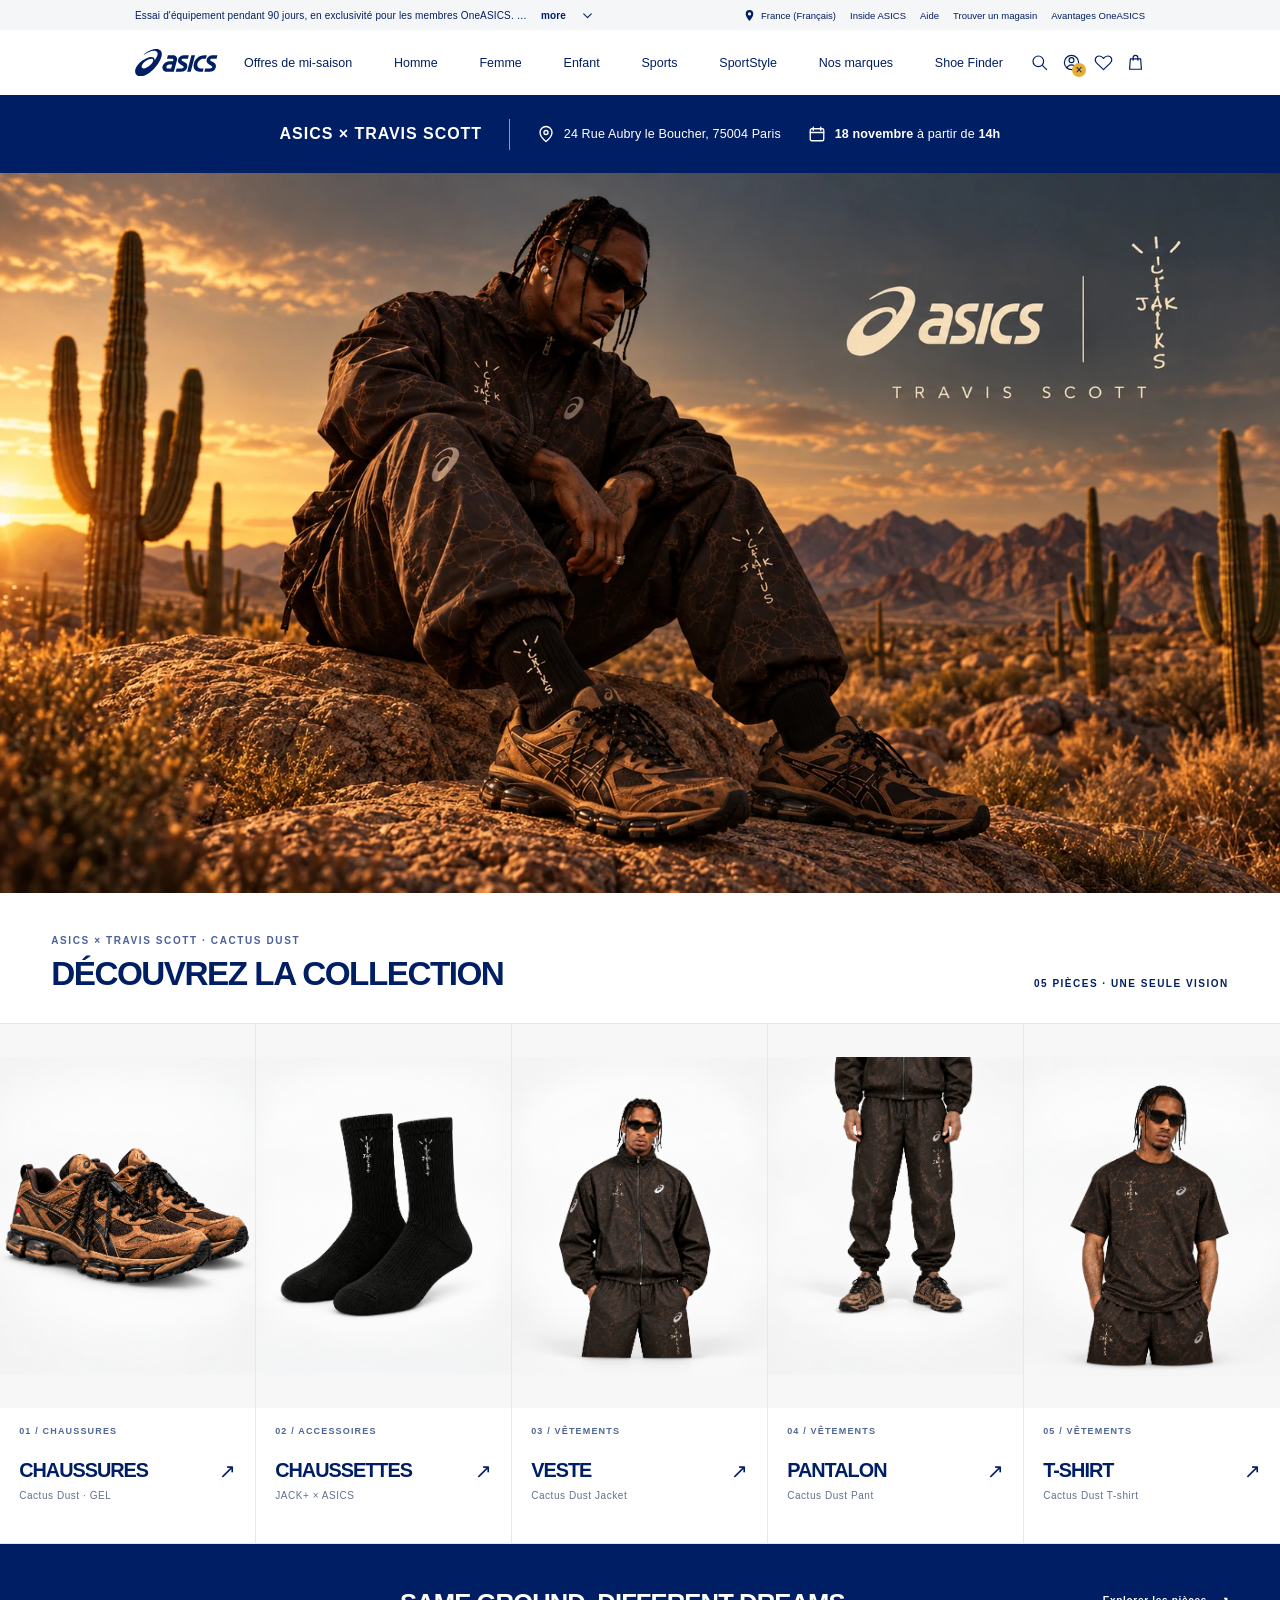
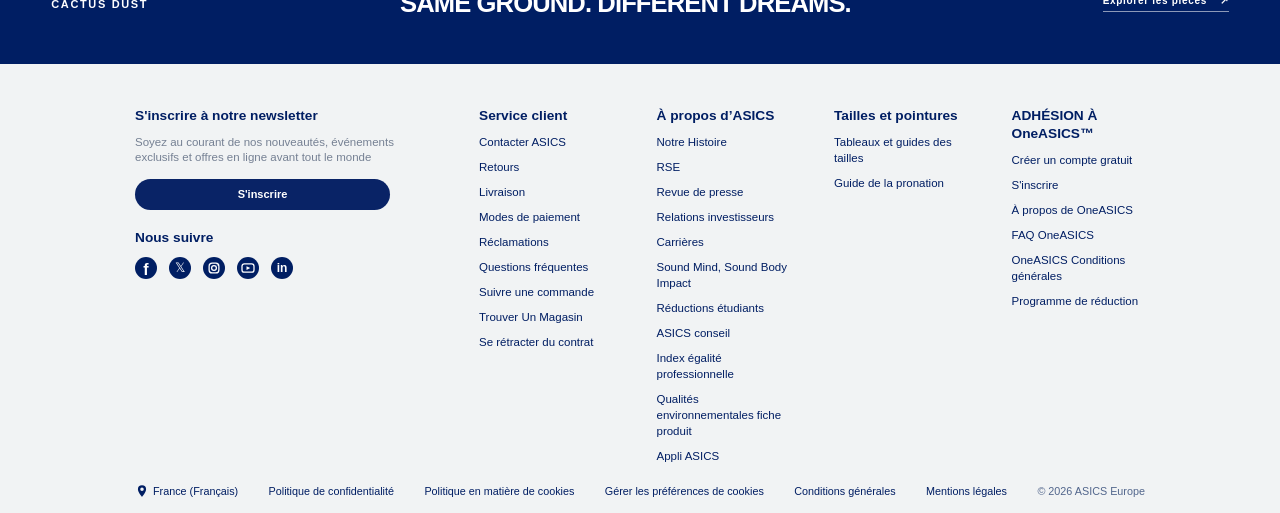
==== index.html @ 666a6834 "mise en ligne du site Asics X Travis Scott" ====
<!DOCTYPE html>
<html lang="fr">
<head>
  <meta charset="UTF-8">
  <meta name="viewport" content="width=device-width, initial-scale=1.0">
  <meta name="color-scheme" content="light">
  <meta name="description" content="ASICS × Travis Scott — Cactus Dust. Découvrez les cinq pièces de la collection capsule.">
  <title>Collection Cactus Dust | ASICS × Travis Scott</title>
  <link rel="stylesheet" href="index.css">
  <link rel="preload" href="campagne-desert.webp" as="image" type="image/webp">
</head>
<body id="haut">

  <!-- Barre d'informations superieure : volontairement non cliquable -->
  <div class="utility-bar">
    <div class="page-width utility-inner">
      <div class="utility-offer">
        <span class="utility-offer-text">Essai d'équipement pendant 90 jours, en exclusivité pour les membres OneASICS. G...</span>
        <strong>more</strong>
        <svg width="13" height="13" viewBox="0 0 24 24" fill="none" aria-hidden="true"><path d="m5 9 7 7 7-7" stroke="currentColor" stroke-width="2" stroke-linecap="round" stroke-linejoin="round"/></svg>
      </div>
      <div class="utility-right">
        <span class="utility-country">
          <svg viewBox="0 0 24 24" width="13" height="13" aria-hidden="true"><path fill="currentColor" d="M12 2a7 7 0 0 0-7 7c0 5 7 13 7 13s7-8 7-13a7 7 0 0 0-7-7Zm0 10a3 3 0 1 1 0-6 3 3 0 0 1 0 6Z"/></svg>
          France (Français)
        </span>
        <span>Inside ASICS</span>
        <span>Aide</span>
        <span>Trouver un magasin</span>
        <span>Avantages OneASICS</span>
      </div>
    </div>
  </div>

  <!-- Le logo est le SEUL lien actif de cette page -->
  <header class="site-header">
    <div class="page-width header-inner">
      <a href="index.html" class="brand-logo" aria-label="ASICS - Retour a l'accueil">
        <svg xmlns="http://www.w3.org/2000/svg" width="97" height="32" fill="none" viewBox="0 0 97 32" class="asics-logo" aria-hidden="true"><path fill="#001E63" d="M10.103 22.696c-1.827 0-2.704-1.404-2.247-3.029.946-3.365 7.03-8.353 11.172-8.353 3.025 0 2.795 2.702 1.025 5.007l-.982 1.085c-3.511 3.447-6.77 5.29-8.968 5.29M24.918 0C19.627.003 13.8 3.237 10.144 6.3l.288.419C16.11 2.74 23.99.152 26.164 4.033c1.146 2.048-.801 6.183-3.542 9.451.657-1.444.223-4.214-3.6-4.214C12.664 9.27.155 17.69.155 26.3.154 29.75 2.546 32 6.49 32c10.555 0 24.875-17.297 24.875-25.986C31.365 2.946 29.599 0 24.918 0M38.508 22.694c-.614 0-1.125-.215-1.444-.605-.335-.41-.434-.992-.274-1.592.35-1.304 1.754-2.325 3.198-2.325h3.397l-1.212 4.522zm9.767-13.562c-.974-1.194-2.546-1.728-3.672-1.728h-6.175L37.38 11.31h5.822l.559.06c.005 0 .536.06.827.46.242.33.276.824.103 1.469l-.276 1.029H40.75c-3.159 0-7.56 2.264-8.54 5.922-.489 1.824-.06 3.404.888 4.566.941 1.152 2.715 1.787 4.633 1.787h3.396v.001h4.318l3.517-13.12c.584-2.185-.05-3.572-.685-4.35M90.686 7.403c-1.67 0-3.222.494-4.485 1.429-1.275.944-1.978 2.078-2.397 3.64-.907 3.39 1.756 5.025 3.898 6.184 1.535.83 2.86 1.548 2.576 2.61-.205.763-.537 1.429-2.425 1.429h-5.766l-1.047 3.907h6.381c1.713 0 3.291-.356 4.564-1.331 1.275-.982 1.995-2.347 2.441-4.013.425-1.586.137-3.099-.883-4.232-.85-.945-2.075-1.606-3.155-2.189-1.381-.743-2.682-1.444-2.455-2.296.14-.513.651-1.231 1.766-1.231h5.605l1.05-3.907zM57.226 7.403c-1.671 0-3.223.494-4.485 1.429-1.276.944-1.977 2.078-2.398 3.64-.908 3.39 1.757 5.025 3.898 6.184 1.535.83 2.86 1.548 2.576 2.61-.205.763-.537 1.429-2.426 1.429h-5.765l-1.048 3.907h6.38c1.716 0 3.293-.356 4.565-1.331 1.275-.982 1.994-2.347 2.44-4.013.426-1.586.137-3.099-.881-4.232-.852-.945-2.077-1.606-3.157-2.189-1.38-.743-2.682-1.444-2.453-2.296.136-.513.651-1.231 1.765-1.231h5.605l1.05-3.907zM65.934 7.403l-5.005 19.2h4.226l5.004-19.2zM81.409 7.403c-7.445.026-11.34 4.982-12.577 9.6-1.467 5.473 1.45 9.6 6.78 9.6h3.575l1.047-3.908h-3.572c-1.997 0-4.74-1.57-3.636-5.692.88-3.277 4.074-5.693 7.584-5.693h2.266l1.05-3.907z"/></svg>
      </a>

      <nav class="main-navigation" aria-label="Rubriques du site (presentation uniquement)">
        <span>Offres de mi-saison</span>
        <span>Homme</span>
        <span>Femme</span>
        <span>Enfant</span>
        <span>Sports</span>
        <span>SportStyle</span>
        <span>Nos marques</span>
        <span>Shoe Finder</span>
      </nav>

      <div class="header-icons" aria-hidden="true">
        <span class="header-icon"><svg viewBox="0 0 24 24" fill="none"><circle cx="10.5" cy="10.5" r="6.7"/><path d="m16 16 5 5"/></svg></span>
        <span class="header-icon member-icon"><svg viewBox="0 0 24 24" fill="none"><circle cx="12" cy="12" r="9"/><circle cx="12" cy="9" r="3.1"/><path d="M6.3 19c.9-2.5 2.9-4.1 5.7-4.1s4.8 1.6 5.7 4.1"/></svg><span class="member-mark">×</span></span>
        <span class="header-icon"><svg viewBox="0 0 24 24" fill="none"><path d="M12 21 3.5 12.7C-.2 9 2 3.8 6.6 3.8c2.3 0 4 1.2 5.4 3.1 1.4-1.9 3.1-3.1 5.4-3.1 4.6 0 6.8 5.2 3.1 8.9L12 21Z"/></svg></span>
        <span class="header-icon"><svg viewBox="0 0 24 24" fill="none"><path d="M5.5 7.5h13l1 13h-15l1-13Z"/><path d="M9 9V6a3 3 0 0 1 6 0v3"/></svg></span>
      </div>
    </div>
  </header>

  <!-- NOUVELLE BANDEROLE : placee precisement sous le menu ASICS -->
  <div class="collection-banner" aria-label="Rendez-vous ASICS Travis Scott le 18 novembre à Paris">
    <span class="collection-banner-label">ASICS × TRAVIS SCOTT</span>
    <span class="collection-banner-divider" aria-hidden="true"></span>
    <div class="collection-banner-details">
      <a class="collection-banner-address" href="https://www.google.com/maps/place//data=!4m2!3m1!1s0x47e66e1eb0191523:0x82571dca6a270c8f?sa=X&amp;ved=1t:8290&amp;ictx=111" target="_blank" rel="noopener noreferrer" aria-label="Voir le lieu sur Google Maps : 24 Rue Aubry le Boucher, 75004 Paris">
        <svg viewBox="0 0 24 24" fill="none" aria-hidden="true"><path d="M20 10c0 5.5-8 12-8 12S4 15.5 4 10a8 8 0 1 1 16 0Z" stroke="currentColor" stroke-width="1.8" stroke-linejoin="round"/><circle cx="12" cy="10" r="2.7" stroke="currentColor" stroke-width="1.8"/></svg>
        <span>24 Rue Aubry le Boucher, 75004 Paris</span>
      </a>
      <span class="collection-banner-date">
        <svg viewBox="0 0 24 24" fill="none" aria-hidden="true"><rect x="3" y="5" width="18" height="16" rx="2" stroke="currentColor" stroke-width="1.8"/><path d="M7 3v4M17 3v4M3 10h18" stroke="currentColor" stroke-width="1.8" stroke-linecap="round"/></svg>
        <span><strong>18 novembre</strong> à partir de <strong>14h</strong></span>
      </span>
    </div>
  </div>


  <main class="homepage">
    <section class="home-hero" aria-label="Campagne ASICS × Cactus Jack dans le désert">
      <h1 class="visually-hidden">Collection Cactus Dust — ASICS × Travis Scott</h1>
      <!-- PHOTO PRINCIPALE : placer campagne-desert.webp au meme niveau que index.html -->
      <img class="home-hero__image" src="campagne-desert.webp" alt="Travis Scott en tenue ASICS Cactus Jack dans le désert au coucher du soleil, avec les logos de la collaboration." width="1672" height="941" fetchpriority="high">
    </section>

    <section id="collection" class="collection-section" aria-labelledby="collection-title">
      <div class="collection-intro">
        <div>
          <span class="collection-intro__eyebrow">ASICS × TRAVIS SCOTT · CACTUS DUST</span>
          <h2 id="collection-title">Découvrez la collection</h2>
        </div>
        <p>05 PIÈCES · UNE SEULE VISION</p>
      </div>
      <!-- Photos pp1.png a pp5.png : toutes dans le meme dossier que index.html -->
      <nav class="collection-grid" aria-label="Les cinq produits de la capsule">
        <!-- Carte 01 : change href pour choisir la page et src pour choisir l'image -->
        <a class="collection-card" href="chaussure.html" aria-label="Découvrir chaussures Cactus Dust">
          <div class="collection-card__visual"><img src="pp1.png" alt="Chaussures ASICS brunes de la collection Cactus Dust" loading="lazy" width="1122" height="1402"></div>
          <div class="collection-card__info">
            <span class="collection-card__number">01 / CHAUSSURES</span>
            <div class="collection-card__line"><h3>Chaussures</h3><span class="collection-card__arrow" aria-hidden="true">↗</span></div>
            <p>Cactus Dust · GEL</p>
          </div>
        </a>
        <!-- Carte 02 : change href pour choisir la page et src pour choisir l'image -->
        <a class="collection-card" href="chaussettes.html" aria-label="Découvrir chaussettes Cactus Dust">
          <div class="collection-card__visual"><img src="pp2.png" alt="Chaussettes noires avec broderie claire Jack Cactus" loading="lazy" width="1122" height="1402"></div>
          <div class="collection-card__info">
            <span class="collection-card__number">02 / ACCESSOIRES</span>
            <div class="collection-card__line"><h3>Chaussettes</h3><span class="collection-card__arrow" aria-hidden="true">↗</span></div>
            <p>JACK+ × ASICS</p>
          </div>
        </a>
        <!-- Carte 03 : change href pour choisir la page et src pour choisir l'image -->
        <a class="collection-card" href="veste.html" aria-label="Découvrir veste Cactus Dust">
          <div class="collection-card__visual"><img src="pp3.png" alt="Veste noire et brune ASICS Cactus Jack" loading="lazy" width="1122" height="1402"></div>
          <div class="collection-card__info">
            <span class="collection-card__number">03 / VÊTEMENTS</span>
            <div class="collection-card__line"><h3>Veste</h3><span class="collection-card__arrow" aria-hidden="true">↗</span></div>
            <p>Cactus Dust Jacket</p>
          </div>
        </a>
        <!-- Carte 04 : change href pour choisir la page et src pour choisir l'image -->
        <a class="collection-card" href="pantalon.html" aria-label="Découvrir pantalon Cactus Dust">
          <div class="collection-card__visual"><img src="pp4.png" alt="Pantalon technique noir et brun Cactus Jack" loading="lazy" width="1122" height="1402"></div>
          <div class="collection-card__info">
            <span class="collection-card__number">04 / VÊTEMENTS</span>
            <div class="collection-card__line"><h3>Pantalon</h3><span class="collection-card__arrow" aria-hidden="true">↗</span></div>
            <p>Cactus Dust Pant</p>
          </div>
        </a>
        <!-- Carte 05 : change href pour choisir la page et src pour choisir l'image -->
        <a class="collection-card" href="tshirt.html" aria-label="Découvrir t-shirt Cactus Dust">
          <div class="collection-card__visual"><img src="pp5.png" alt="T-shirt ASICS Cactus Jack brun et noir de la collection Cactus Dust" loading="lazy" width="1122" height="1402"></div>
          <div class="collection-card__info">
            <span class="collection-card__number">05 / VÊTEMENTS</span>
            <div class="collection-card__line"><h3>T-shirt</h3><span class="collection-card__arrow" aria-hidden="true">↗</span></div>
            <p>Cactus Dust T-shirt</p>
          </div>
        </a>
      </nav>
      <p class="mobile-scroll-hint">Faites glisser pour découvrir les 5 produits →</p>
    </section>
    <div class="home-signature">
      <span>CACTUS DUST</span>
      <strong>SAME GROUND. DIFFERENT DREAMS.</strong>
      <a href="#collection">Explorer les pièces <span aria-hidden="true">↗</span></a>
    </div>
  </main>

  <footer class="site-footer">
    <div class="page-width footer-container">
      <div class="footer-grid">
        <section class="footer-newsletter">
          <h2>S'inscrire à notre newsletter</h2>
          <p>Soyez au courant de nos nouveautés, événements exclusifs et offres en ligne avant tout le monde</p>
          <div class="newsletter-look">S'inscrire</div>
          <h2 class="follow-title">Nous suivre</h2>
          <div class="social-icons" aria-label="Réseaux sociaux (icônes non cliquables)">
            <span class="social-item social-facebook" aria-hidden="true">f</span>
            <span class="social-item social-x" aria-hidden="true">𝕏</span>
            <span class="social-item social-instagram" aria-hidden="true"><svg viewBox="0 0 24 24" fill="none"><rect x="5.5" y="5.5" width="13" height="13" rx="4"/><circle cx="12" cy="12" r="3.2"/><circle cx="16.3" cy="7.8" r=".8" fill="currentColor" stroke="none"/></svg></span>
            <span class="social-item social-youtube" aria-hidden="true"><svg viewBox="0 0 24 24" fill="none"><rect x="4" y="6.5" width="16" height="11" rx="3" stroke="currentColor"/><path d="m10 9.5 5 2.5-5 2.5V9.5Z" fill="currentColor" stroke="none"/></svg></span>
            <span class="social-item social-linkedin" aria-hidden="true">in</span>
          </div>
        </section>

        <section class="footer-column">
          <h2>Service client</h2>
          <span>Contacter ASICS</span>
          <span>Retours</span>
          <span>Livraison</span>
          <span>Modes de paiement</span>
          <span>Réclamations</span>
          <span>Questions fréquentes</span>
          <span>Suivre une commande</span>
          <span>Trouver Un Magasin</span>
          <span>Se rétracter du contrat</span>
        </section>
        <section class="footer-column">
          <h2>À propos d’ASICS</h2>
          <span>Notre Histoire</span>
          <span>RSE</span>
          <span>Revue de presse</span>
          <span>Relations investisseurs</span>
          <span>Carrières</span>
          <span>Sound Mind, Sound Body Impact</span>
          <span>Réductions étudiants</span>
          <span>ASICS conseil</span>
          <span>Index égalité professionnelle</span>
          <span>Qualités environnementales fiche produit</span>
          <span>Appli ASICS</span>
        </section>
        <section class="footer-column">
          <h2>Tailles et pointures</h2>
          <span>Tableaux et guides des tailles</span>
          <span>Guide de la pronation</span>
        </section>
        <section class="footer-column">
          <h2>ADHÉSION À<br>OneASICS™</h2>
          <span>Créer un compte gratuit</span>
          <span>S'inscrire</span>
          <span>À propos de OneASICS</span>
          <span>FAQ OneASICS</span>
          <span>OneASICS Conditions générales</span>
          <span>Programme de réduction</span>
        </section>
      </div>

      <div class="footer-bottom">
        <span class="bottom-country"><svg viewBox="0 0 24 24" width="14" height="14" aria-hidden="true"><path fill="currentColor" d="M12 2a7 7 0 0 0-7 7c0 5 7 13 7 13s7-8 7-13a7 7 0 0 0-7-7Zm0 10a3 3 0 1 1 0-6 3 3 0 0 1 0 6Z"/></svg> France (Français)</span>
        <span>Politique de confidentialité</span>
        <span>Politique en matière de cookies</span>
        <span>Gérer les préférences de cookies</span>
        <span>Conditions générales</span>
        <span>Mentions légales</span>
        <span class="copyright">© 2026 ASICS Europe</span>
      </div>
    </div>
  </footer>
</body>
</html>
---- index.css ----
/* Page d'accueil autonome : styles generaux ASICS et styles de la collection. */

/* =========================================================
   ASICS x Travis Scott - Reproduction de la page Cactus dust
   Le seul element cliquable est le logo ASICS (index.html).
   ========================================================= */

:root {
  --asics-blue: #001e63;
  --navy: #071f61;
  --rating: #435fc7;
  --pale: #f7f7f7;
  --line: #e5e9f0;
  --footer: #f1f3f4;
  --width: 1010px;
}

*, *::before, *::after { box-sizing: border-box; }
html { scroll-behavior: auto; }
body { margin: 0; color: var(--asics-blue); background: #fff; font-family: Arial, Helvetica, sans-serif; font-size: 12px; -webkit-font-smoothing: antialiased; }
img, svg { display: block; }
.page-width { width: min(calc(100% - 40px), var(--width)); margin-inline: auto; }

/* Ligne d'information situee AU-DESSUS du menu */
.utility-bar { min-height: 30px; background: #f5f6f7; font-size: 10px; }
.utility-inner { min-height: 30px; display: flex; justify-content: space-between; align-items: center; gap: 15px; }
.utility-offer { display: flex; align-items: center; min-width: 0; gap: 8px; letter-spacing: .015em; white-space: nowrap; }
.utility-offer-text { max-width: 398px; overflow: hidden; text-overflow: ellipsis; }
.utility-offer strong { font-size: 10px; font-weight: 700; }
.utility-offer svg { margin-left: 7px; }
.utility-right { display: flex; align-items: center; justify-content: flex-end; gap: 14px; font-size: 9.5px; white-space: nowrap; }
.utility-country { display: flex; align-items: center; gap: 5px; }

/* Menu ASICS. Tous les items sont de simples textes/illustrations. */
.site-header { position: sticky; top: 0; z-index: 10; background: #fff; }
.header-inner { height: 65px; display: flex; align-items: center; gap: 26px; }
.brand-logo { width: 83px; flex: 0 0 83px; display: inline-flex; align-items: center; text-decoration: none; cursor: pointer; }
.asics-logo { width: 83px; height: auto; }
.brand-logo:focus-visible { outline: 2px solid var(--asics-blue); outline-offset: 6px; border-radius: 2px; }
.main-navigation { display: flex; align-items: center; justify-content: space-between; gap: 19px; flex: 1 1 auto; white-space: nowrap; font-size: 12.5px; }
.main-navigation span { cursor: default; }
.header-icons { margin-left: auto; display: flex; flex: 0 0 auto; align-items: center; gap: 12px; }
.header-icon { position: relative; display: grid; place-items: center; width: 20px; height: 23px; }
.header-icon svg { width: 19px; height: 19px; stroke: var(--asics-blue); stroke-width: 1.5; stroke-linecap: round; stroke-linejoin: round; }
.member-mark { position: absolute; bottom: -3px; right: -5px; width: 14px; height: 14px; border-radius: 50%; display: grid; place-items: center; font-size: 12px; line-height: 1; color: var(--asics-blue); background: #e7ad37; }

/* Banderole ajoutee ENTRE le menu et les photos */
.collection-banner { min-height: 39px; padding: 10px 18px; background: var(--asics-blue); color: #fff; display: flex; align-items: center; justify-content: center; gap: 18px; text-align: center; font-size: 11.5px; font-weight: 500; letter-spacing: .06em; }
.collection-banner-label { font-weight: 700; letter-spacing: .10em; }
.collection-banner-divider { display: inline-block; height: 15px; width: 1px; background: rgba(255,255,255,.52); }

/* Mise en page produit : 648px de galerie + 312px d'informations */
.product-layout { display: grid; grid-template-columns: minmax(0, 648px) minmax(0, 312px); gap: 50px; align-items: start; }
.gallery-and-story { min-width: 0; }
.product-gallery { display: flex; flex-direction: column; gap: 6px; }
.product-photo { width: 100%; aspect-ratio: 648 / 519; margin: 0; overflow: hidden; background: var(--pale); }
.product-photo img { width: 100%; height: 100%; object-fit: contain; object-position: center; }

/* Description affichee sous les 3 images */
.product-description { margin: 30px 0 0; line-height: 1.55; font-size: 12.4px; }
.product-description p { margin: 0 0 7px; }

/* Partie droite du produit */
.product-details { position: sticky; top: -275px; align-self: start; min-width: 0; padding-top: 2px; }
.breadcrumbs { font-size: 11px; line-height: 24px; }
.bullet { display: inline-block; padding: 0 5px; font-weight: 700; }
.title-row { display: flex; justify-content: space-between; align-items: center; gap: 10px; margin-top: 7px; }
h1 { margin: 0; font-size: 19px; line-height: 27px; letter-spacing: -.02em; font-weight: 700; }
.title-heart { width: 18px; height: 18px; flex: 0 0 18px; margin-right: 6px; stroke: var(--asics-blue); stroke-width: 1.8; stroke-linejoin: round; }
.reviews { display: flex; align-items: center; gap: 9px; margin-top: 10px; white-space: nowrap; font-size: 10px; }
.rating-stars { color: var(--rating); font-size: 16.5px; letter-spacing: -1.5px; line-height: 19px; }
.rating-count { margin-left: 1px; }
.review-text { margin-left: 1px; }
.product-price { margin: 8px 0 0; padding-bottom: 11px; font-size: 15px; font-weight: 700; border-bottom: 1px solid var(--line); }

.product-options { padding-top: 11px; }
.option-line { display: flex; align-items: center; gap: 5px; margin: 0 0 13px; font-size: 12px; }
.option-line strong, .size-heading strong { font-weight: 700; }
.size-heading { margin: 3px 0 10px; display: flex; align-items: center; justify-content: space-between; font-size: 12px; }
.size-guide { display: flex; align-items: center; gap: 4px; text-decoration: underline; text-underline-offset: 2px; font-size: 11px; }
.size-guide svg { width: 20px; height: 20px; stroke: var(--asics-blue); stroke-width: 1; }
.sizes { display: grid; grid-template-columns: repeat(6, minmax(0, 1fr)); column-gap: 10px; row-gap: 7px; }
.sizes span { width: 100%; height: 30px; border: 1px solid #e9edf2; border-radius: 100px; display: flex; justify-content: center; align-items: center; font-size: 11px; background: #fff; }
.fit-advice { min-height: 68px; margin-top: 13px; padding: 14px 14px 12px; background: #f6f6f6; border-radius: 6px; display: flex; align-items: flex-start; gap: 11px; font-size: 12px; line-height: 19px; }
.fit-advice > svg { width: 17px; height: 17px; flex: 0 0 17px; stroke: var(--asics-blue); stroke-width: 1.7; stroke-linecap: round; margin-top: 1px; }
.fit-advice strong { font-weight: 700; }
.select-size-look { height: 32px; margin-top: 12px; background: #092366; border-radius: 999px; color: #fff; display: flex; align-items: center; justify-content: center; font-size: 11px; font-weight: 700; cursor: default; }

.benefits { margin-top: 12px; border: 1px solid #e3eaf4; border-radius: 6px; overflow: hidden; font-size: 11.5px; }
.benefit-row { position: relative; padding: 11px 12px 11px 37px; min-height: 46px; border-bottom: 1px solid #e3eaf4; line-height: 15px; }
.benefit-row:last-child { border-bottom: 0; min-height: 35px; }
.benefit-members { padding-top: 11px; padding-bottom: 12px; min-height: 63px; }
.benefit-medal { position: absolute; left: 11px; top: 9px; width: 17px; height: 17px; stroke: var(--asics-blue); stroke-width: 1; }
.visual-link { text-decoration: underline; text-underline-offset: 2px; cursor: default; }

/* Grand pied de page reproduit depuis la capture */
.site-footer { margin-top: 36px; background: var(--footer); }
.footer-container { padding-top: 43px; padding-bottom: 15px; }
.footer-grid { display: grid; grid-template-columns: 300px repeat(4, minmax(0, 1fr)); gap: 44px; min-height: 352px; }
.footer-grid h2 { margin: 0 0 10px; font-size: 13.7px; line-height: 18px; font-weight: 700; }
.footer-newsletter p { max-width: 275px; color: #758093; font-size: 11.5px; line-height: 15px; margin: 0 0 14px; }
.newsletter-look { width: 255px; max-width: 100%; height: 31px; display: grid; place-items: center; border-radius: 100px; background: #092366; color: white; font-size: 11px; font-weight: 700; cursor: default; }
.footer-newsletter .follow-title { margin: 19px 0 10px; }
.social-icons { display: flex; align-items: center; gap: 12px; }
.social-item { width: 22px; height: 22px; display: grid; place-items: center; border-radius: 50%; background: var(--asics-blue); color: #fff; font-size: 16px; font-weight: 700; line-height: 1; cursor: default; }
.social-facebook { font-family: Arial, sans-serif; font-size: 16px; padding-top: 4px; }
.social-x { font-size: 13px; font-weight: 400; }
.social-item svg { width: 18px; height: 18px; stroke: currentColor; stroke-width: 1.7; }
.social-linkedin { font-size: 12px; }
.footer-column { display: flex; flex-direction: column; align-items: flex-start; gap: 9px; font-size: 11.5px; line-height: 16px; }
.footer-column h2 { margin-bottom: 0; }
.footer-column span { display: block; cursor: default; }
.footer-bottom { display: flex; align-items: center; justify-content: space-between; flex-wrap: wrap; gap: 10px 14px; padding-top: 20px; font-size: 10.8px; }
.bottom-country { display: flex; align-items: center; gap: 4px; white-space: nowrap; }
.copyright { white-space: nowrap; color: #52668c; }

/* Layout adaptatif pour les petits ecrans */
@media (max-width: 1120px) {
  .main-navigation { gap: 11px; font-size: 11px; }
  .header-inner { gap: 19px; }
  .header-icons { gap: 9px; }
  .product-layout { grid-template-columns: minmax(0, 1.9fr) minmax(285px, 1fr); gap: 30px; }
  .footer-grid { grid-template-columns: 275px repeat(4, minmax(0, 1fr)); gap: 22px; }
  .utility-right { gap: 8px; }
}
@media (max-width: 920px) {
  .utility-offer-text { max-width: 300px; }
  .utility-right span:not(.utility-country) { display: none; }
  .header-inner { gap: 12px; }
  .main-navigation { overflow-x: auto; justify-content: flex-start; scrollbar-width: none; }
  .main-navigation::-webkit-scrollbar { display: none; }
  .main-navigation span { flex: 0 0 auto; }
  .footer-grid { grid-template-columns: repeat(4, minmax(0, 1fr)); gap: 23px; }
  .footer-newsletter { grid-column: 1 / -1; }
  .footer-newsletter p { max-width: 310px; }
  .footer-grid { min-height: unset; }
  .footer-bottom { margin-top: 28px; }
}
@media (max-width: 740px) {
  .page-width { width: min(calc(100% - 28px), var(--width)); }
  .utility-bar { min-height: 27px; }
  .utility-inner { min-height: 27px; }
  .utility-offer-text { max-width: calc(100vw - 180px); }
  .utility-offer strong, .utility-offer svg, .utility-right { display: none; }
  .header-inner { height: 60px; }
  .brand-logo { flex-basis: 75px; width: 75px; }
  .asics-logo { width: 75px; }
  .header-icons { gap: 7px; }
  .header-icon { width: 18px; }
  .header-icon svg { width: 18px; }
  .collection-banner { gap: 7px; padding: 10px 12px; flex-wrap: wrap; line-height: 17px; font-size: 10px; }
  .collection-banner-divider { display: none; }
  .product-layout { grid-template-columns: 1fr; gap: 25px; }
  .product-photo { aspect-ratio: 1.22; }
  .product-description { margin-top: 20px; }
  .product-details { position: static; }
  .sizes { grid-template-columns: repeat(6, 1fr); gap: 8px; }
  .site-footer { margin-top: 35px; }
  .footer-grid { grid-template-columns: repeat(2, minmax(0, 1fr)); column-gap: 24px; row-gap: 25px; }
  .footer-newsletter { grid-column: 1 / -1; }
}
@media (max-width: 410px) {
  .main-navigation { font-size: 10.5px; }
  .header-icons { gap: 3px; }
  .header-icon:last-child { display: none; }
  .sizes { grid-template-columns: repeat(5, 1fr); }
  .footer-grid { grid-template-columns: 1fr 1fr; column-gap: 15px; }
  .footer-grid h2 { font-size: 12.5px; }
  .footer-column { font-size: 11px; }
}

/* Toutes les photos (pp1.png a pp5.png) et campagne-desert.webp sont a cote de index.html. */
/* INDEX — même univers bleu/blanc que les pages produit fournies. */
:root { --brand-blue: #001e63; --home-divider: #e3e9f0; }
html { scroll-behavior: smooth; }
body { min-width: 320px; }
.visually-hidden { position:absolute; width:1px; height:1px; padding:0; margin:-1px; overflow:hidden; clip:rect(0,0,0,0); white-space:nowrap; border:0; }
.homepage { width: 100%; }
.home-hero { width:100%; overflow:hidden; background:#332c27; }
.home-hero__image { display:block; width:100%; height:auto; aspect-ratio:1672/941; object-fit:cover; object-position:center center; }
.collection-section { width:100%; background:#fff; scroll-margin-top:75px; }
.collection-intro { display:flex; justify-content:space-between; align-items:flex-end; gap:25px; padding:42px clamp(22px,4vw,70px) 30px; }
.collection-intro__eyebrow { display:block; font-size:10px; font-weight:700; letter-spacing:.16em; color:#4b5f9c; margin:0 0 10px; }
.collection-intro h2 { font-size:clamp(26px,2.6vw,43px); letter-spacing:-.045em; line-height:1.1; text-transform:uppercase; font-weight:800; color:var(--brand-blue); margin:0; }
.collection-intro p { white-space:nowrap; font-size:10px; font-weight:700; letter-spacing:.15em; margin:0 0 4px; }
/* 5 cartes sans aucun espacement, bord à bord, sur toute la longueur. */
.collection-grid { display:grid; grid-template-columns:repeat(5,minmax(0,1fr)); gap:0; width:100%; }
.collection-card { min-width:0; background:#fff; text-decoration:none; color:var(--brand-blue); border-right:1px solid var(--home-divider); border-top:1px solid var(--home-divider); border-bottom:1px solid var(--home-divider); display:flex; flex-direction:column; transition:background .2s ease; }
.collection-card:last-child { border-right:0; }
.collection-card:hover, .collection-card:focus-visible { background:#f4f6f9; }
.collection-card:focus-visible { outline:3px solid #001e63; outline-offset:-3px; }
.collection-card__visual { width:100%; height:clamp(250px,30vw,475px); position:relative; overflow:hidden; background:#f7f7f7; }
.collection-card__visual img { width:100%; height:100%; object-fit:cover; object-position:center; display:block; transition:transform .45s cubic-bezier(.2,.75,.2,1); }
.collection-card:hover img, .collection-card:focus-visible img { transform:scale(1.055); }
.collection-card__info { flex:1; min-height:135px; display:flex; flex-direction:column; padding:18px clamp(13px,1.5vw,26px) 23px; }
.collection-card__number { font-size:9px; font-weight:700; letter-spacing:.13em; color:#4f6695; text-transform:uppercase; }
.collection-card__line { margin-top:25px; display:flex; justify-content:space-between; align-items:center; gap:6px; }
.collection-card__line h3 { font-size:clamp(17px,1.55vw,27px); line-height:1; font-weight:800; text-transform:uppercase; letter-spacing:-.05em; color:var(--brand-blue); margin:0; }
.collection-card__arrow { font-size:20px; line-height:1; transition:transform .2s ease; }
.collection-card:hover .collection-card__arrow { transform:translate(3px,-3px); }
.collection-card__info p { margin:9px 0 0; font-size:10px; letter-spacing:.055em; color:#64718a; }
.mobile-scroll-hint { display:none; }
.home-signature { background:var(--brand-blue); color:#fff; min-height:120px; padding:32px clamp(22px,4vw,70px); display:flex; align-items:center; justify-content:space-between; gap:20px; }
.home-signature > span { font-weight:700; font-size:11px; letter-spacing:.15em; }
.home-signature strong { font-size:clamp(15px,2vw,26px); letter-spacing:-.035em; }
.home-signature a { color:#fff; display:inline-flex; gap:13px; align-items:center; font-size:10px; font-weight:700; letter-spacing:.07em; text-decoration:none; border-bottom:1px solid rgba(255,255,255,.55); padding-bottom:5px; }
.home-signature a:hover { border-color:#fff; }
/* Respect du bas de page des fiches produit ASICS. */
.homepage + .site-footer { margin-top:0; }
@media (max-width:1070px) {
  .collection-grid { display:flex; overflow-x:auto; scroll-snap-type:x mandatory; overscroll-behavior-x:contain; scrollbar-width:thin; scrollbar-color:#8195ba #e9ecf2; }
  .collection-card { flex:0 0 265px; scroll-snap-align:start; }
  .collection-card__visual { height:330px; }
  .collection-card__line h3 { font-size:22px; }
  .mobile-scroll-hint { display:block; font-size:11px; letter-spacing:.02em; color:#4f6695; padding:12px 20px 18px; margin:0; }
}
@media (max-width:740px) {
  .home-hero__image { aspect-ratio:1672/941; }
  .collection-intro { align-items:flex-start; flex-direction:column; padding:29px 20px 23px; gap:12px; }
  .collection-intro h2 { font-size:26px; }
  .collection-intro p { font-size:10px; }
  .collection-card { flex-basis:min(74vw,320px); }
  .collection-card__visual { height:min(94vw,400px); }
  .collection-card__info { min-height:122px; }
  .home-signature { flex-direction:column; align-items:flex-start; padding:30px 20px; gap:12px; }
}
@media (prefers-reduced-motion: reduce) {
  html {scroll-behavior:auto;}
  *, *::before, *::after {transition:none !important;}
}


/* === BANDEAU ASICS × TRAVIS SCOTT : ADRESSE ET RENDEZ-VOUS === */
.collection-banner {
  min-height: 78px; padding: 16px clamp(16px, 3vw, 48px);
  display: flex; align-items: center; justify-content: center;
  flex-wrap: wrap; gap: 12px clamp(14px, 2.1vw, 30px);
  background: #001e63; color: #fff;
  font-family: Arial, Helvetica, sans-serif; line-height: 1.4;
}
.collection-banner-label {
  font-size: clamp(14px, 1.25vw, 19px); font-weight: 800;
  letter-spacing: .06em; line-height: 1.3; white-space: nowrap;
}
.collection-banner-divider {
  display: inline-block; width: 1px; height: 31px;
  background: rgba(255,255,255,.55);
}
.collection-banner-details {
  display: flex; align-items: center; justify-content: center; flex-wrap: wrap;
  gap: 10px clamp(15px, 2.1vw, 30px);
}
.collection-banner-address, .collection-banner-date {
  display: inline-flex; align-items: center; justify-content: center; gap: 9px;
  font-size: clamp(12px, .98vw, 15px); font-weight: 500;
  letter-spacing: .01em; line-height: 1.45; text-align: center;
}
.collection-banner-address { color: #fff; text-decoration: none; text-underline-offset: 4px; }
.collection-banner-address:hover, .collection-banner-address:focus-visible { text-decoration: underline; }
.collection-banner-details svg { width: 18px; height: 18px; flex: 0 0 18px; }
.collection-banner-date strong { font-weight: 800; }
@media (max-width: 780px) {
  .collection-banner { flex-direction: column; min-height: 95px; gap: 9px; padding: 16px 12px; }
  .collection-banner-divider { display: none; }
  .collection-banner-label { font-size: 16px; }
  .collection-banner-details { flex-direction: column; gap: 7px; }
  .collection-banner-address, .collection-banner-date { font-size: 12px; }
}
/* Show the entire product photo, without cropping it in narrow cards. */
.collection-card__visual img { object-fit: contain; }
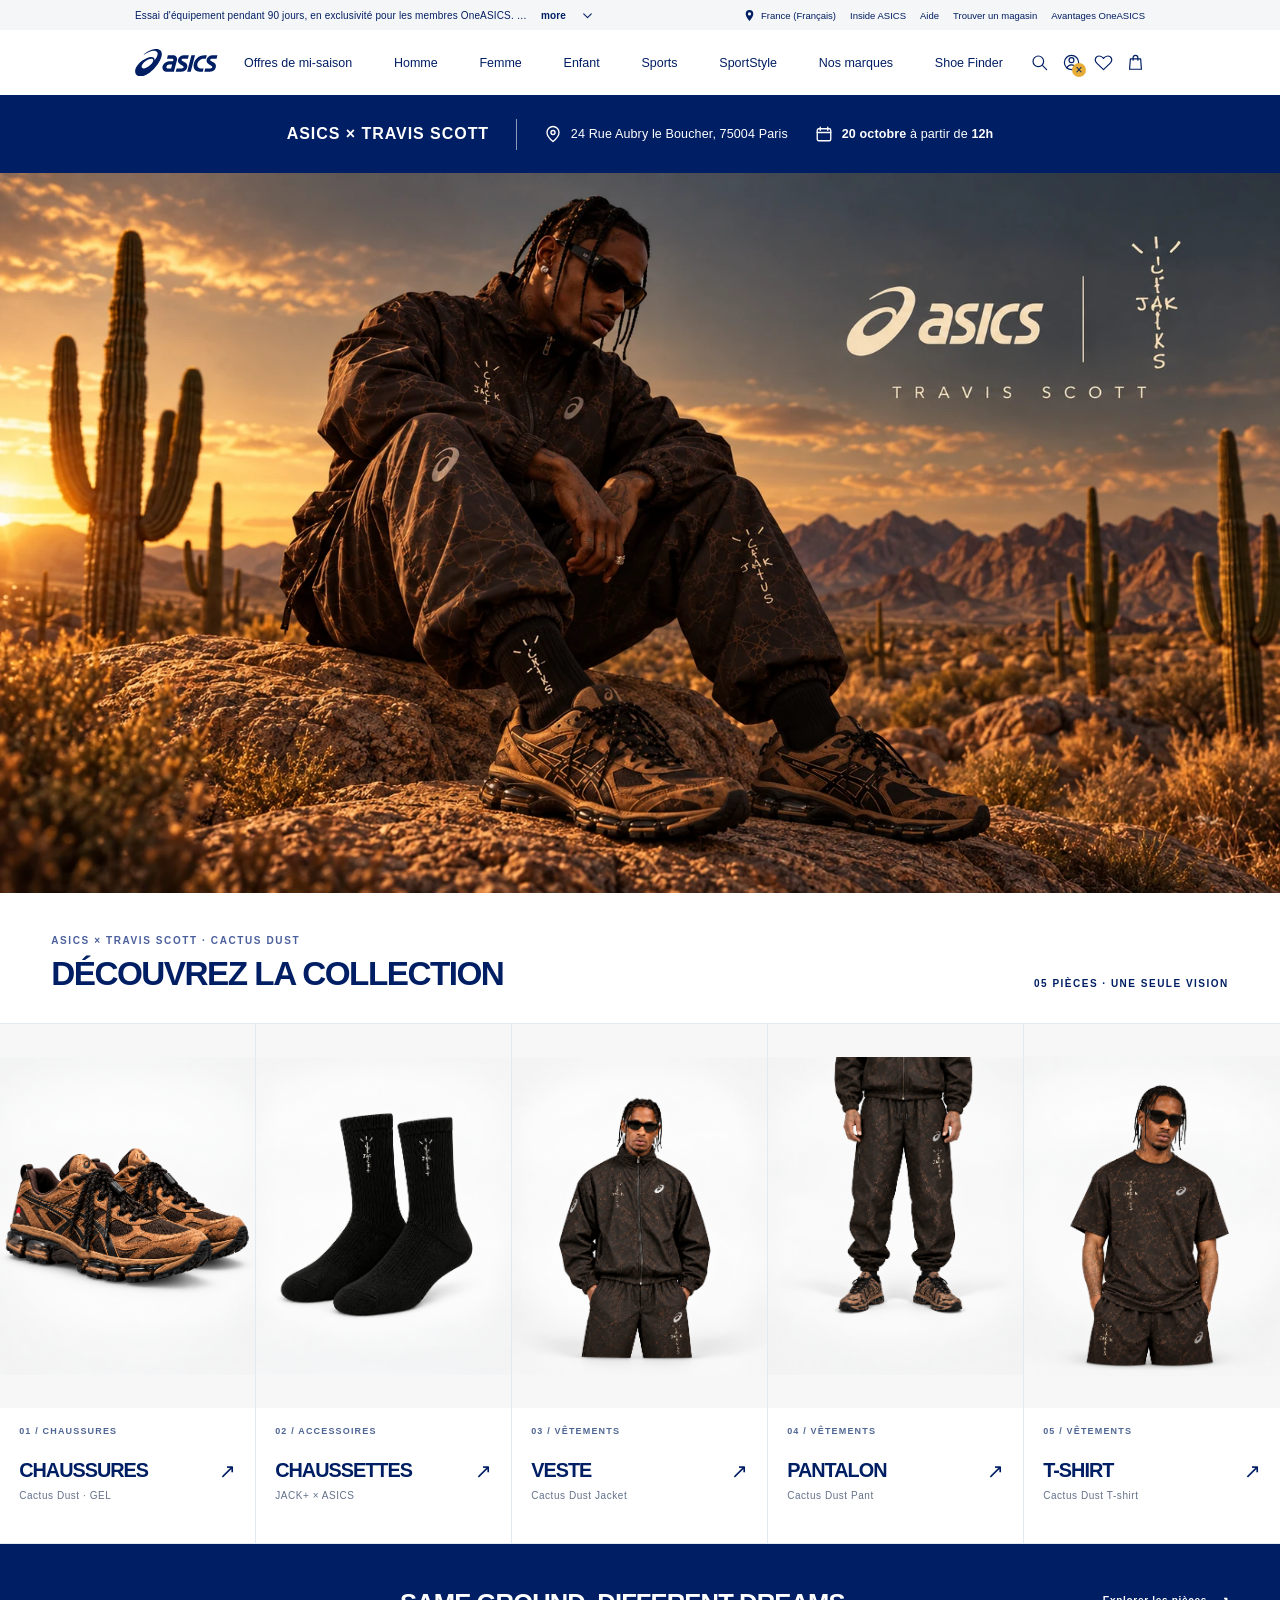
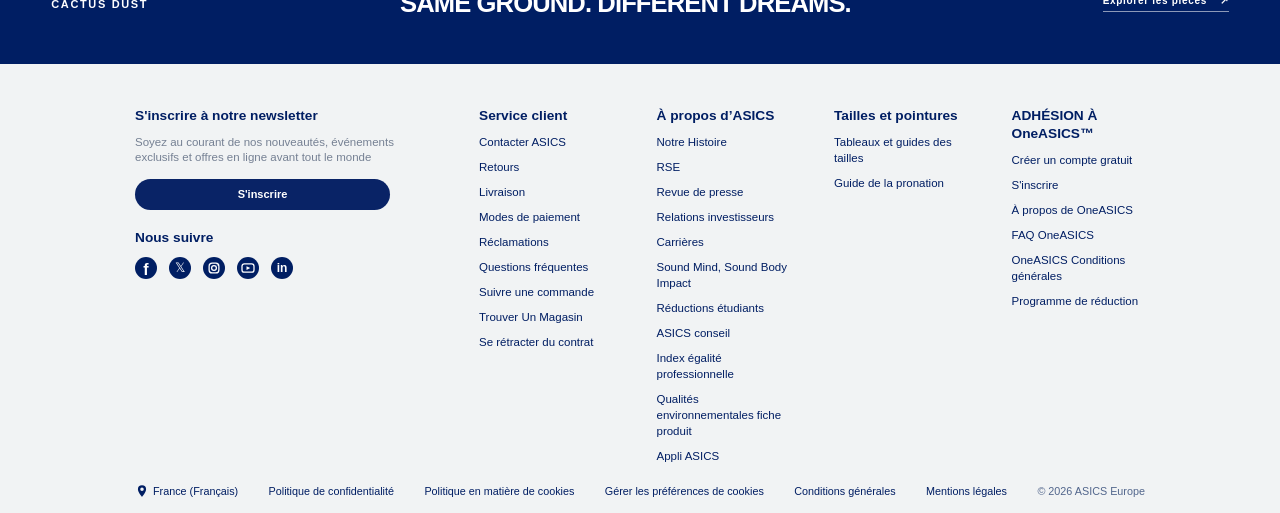
==== commit cb81de67: "modification date de sortie" ====
--- a/index.html
+++ b/index.html
@@ -70,8 +70,7 @@
       </a>
       <span class="collection-banner-date">
         <svg viewBox="0 0 24 24" fill="none" aria-hidden="true"><rect x="3" y="5" width="18" height="16" rx="2" stroke="currentColor" stroke-width="1.8"/><path d="M7 3v4M17 3v4M3 10h18" stroke="currentColor" stroke-width="1.8" stroke-linecap="round"/></svg>
-        <span><strong>18 novembre</strong> à partir de <strong>14h</strong></span>
-      </span>
+        <span><strong>20 octobre</strong> à partir de <strong>12h</strong></span>      </span>
     </div>
   </div>
 
